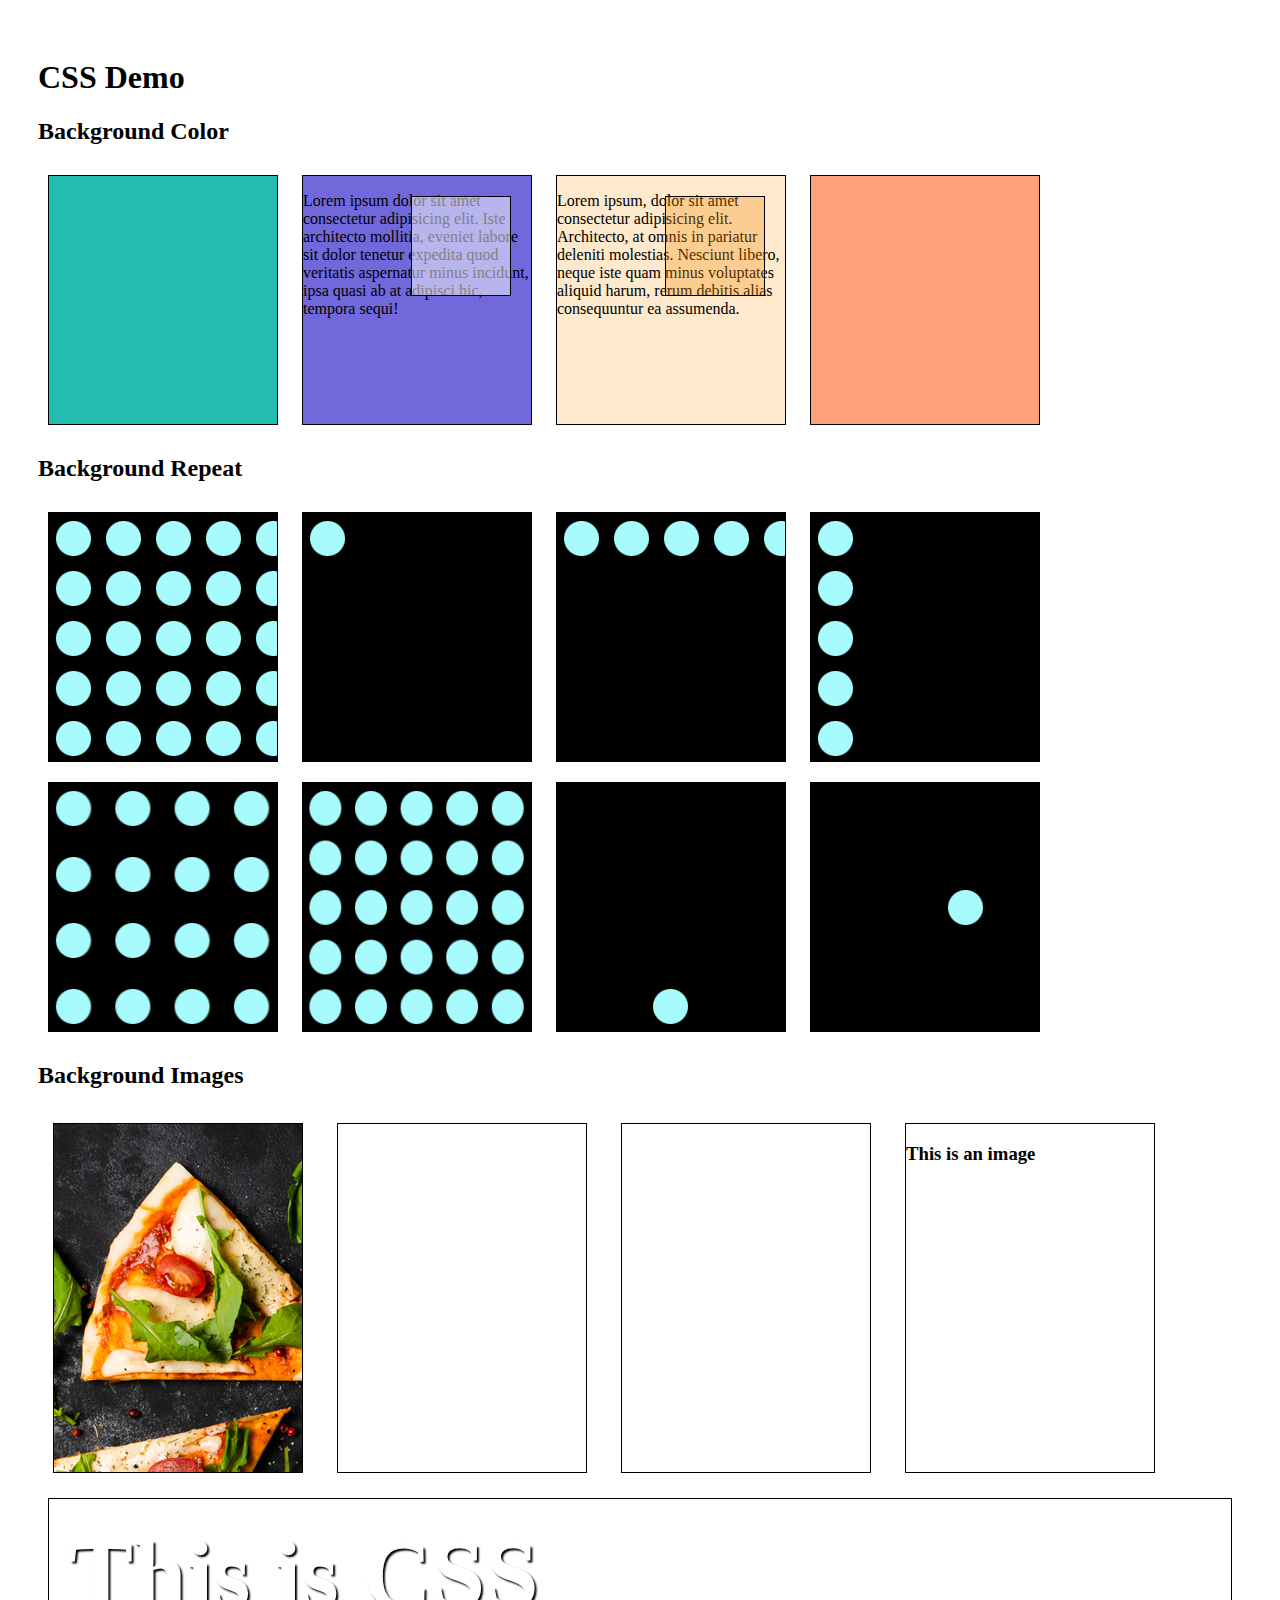
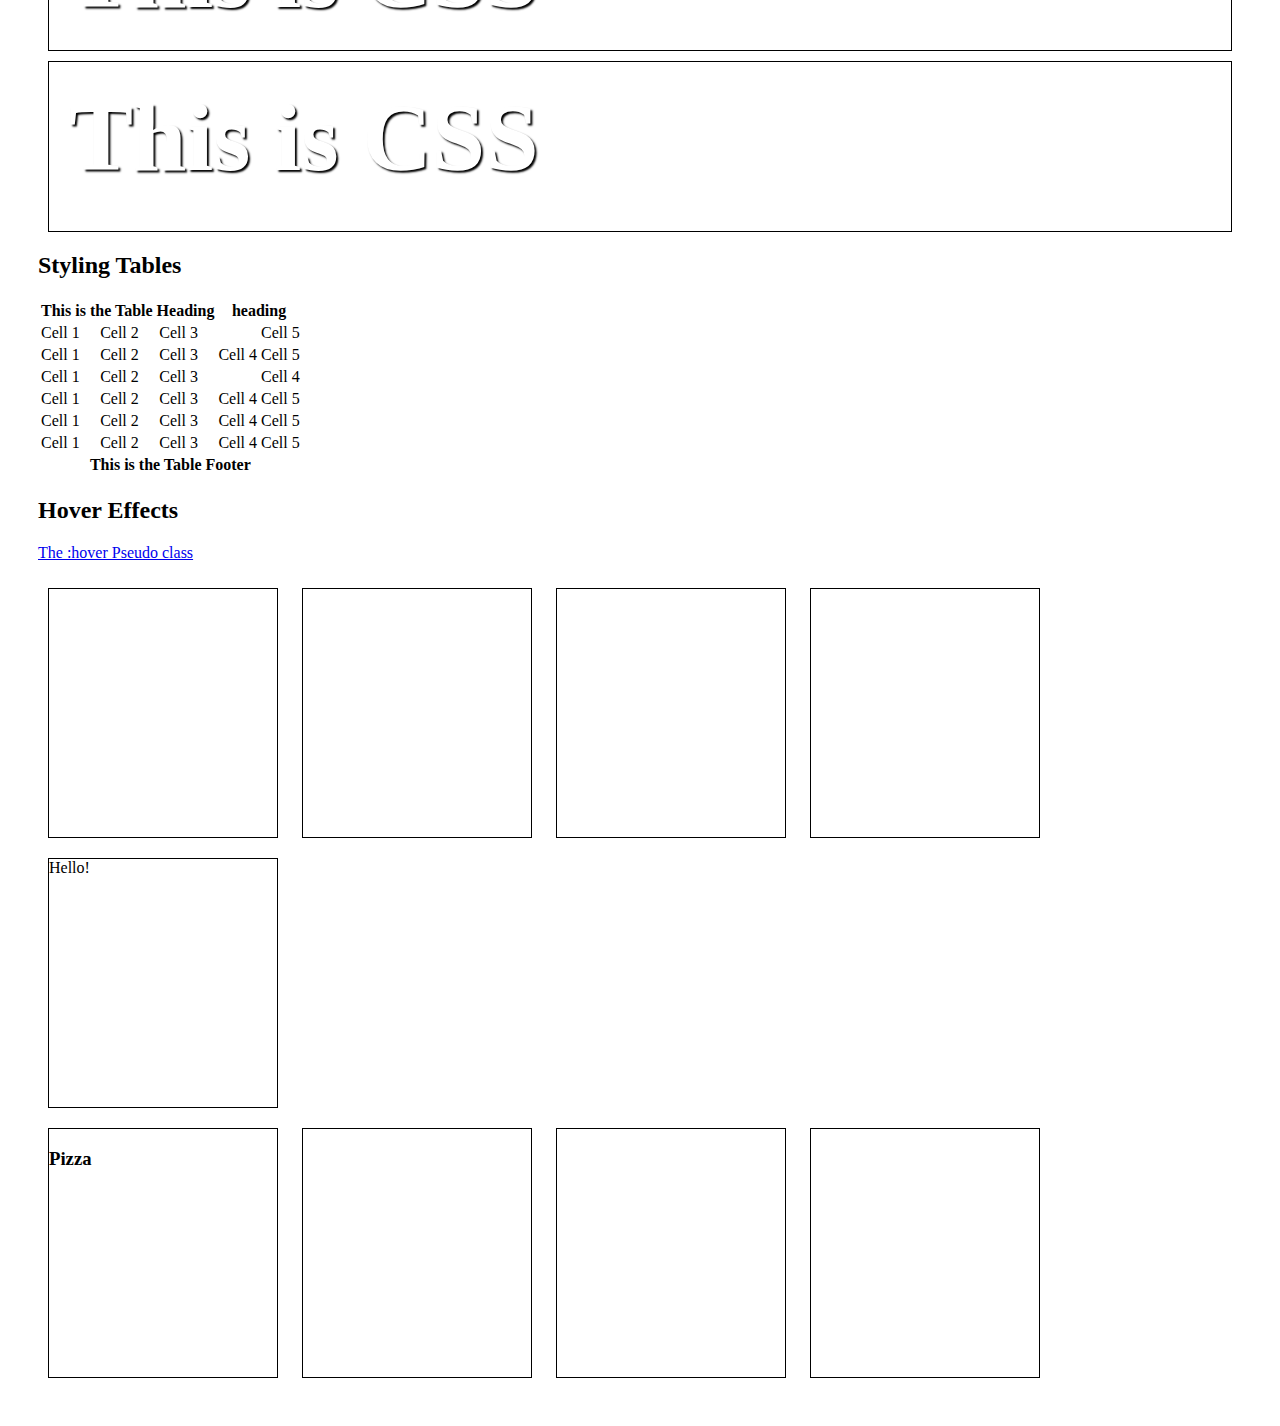
==== css-demo.html @ b42d4096 "add files" ====
<!DOCTYPE html>
<html lang="en">
<head>
    <meta charset="UTF-8">
    <meta name="viewport" content="width=device-width, initial-scale=1.0">
    <title>css-demo</title>
    <link rel="preconnect" href="https://fonts.googleapis.com">
<link rel="preconnect" href="https://fonts.gstatic.com" crossorigin>
<link href="https://fonts.googleapis.com/css2?family=Merriweather+Sans:ital,wght@0,300..800;1,300..800&family=Roboto+Serif:ital,opsz,wght@0,8..144,100..900;1,8..144,100..900&display=swap" rel="stylesheet">
    <!-- Link to CSS Here  -->
     <link rel="stylesheet" href="css/css-demo.css">
</head>
<body>
    <h1>CSS Demo</h1>
    <!-- Background Images  -->
    <section>
        <h2>Background Color</h2>
    <div class="box hex"></div>
    <div class="box rgb">
        <p>Lorem ipsum dolor sit amet consectetur adipisicing elit. Iste architecto mollitia, eveniet labore sit dolor tenetur expedita quod veritatis aspernatur minus incidunt, ipsa quasi ab at adipisci hic, tempora sequi!</p>
        <div class="box-sm rgba"></div>
    </div>
    <div class="box hsl">
        <p>Lorem ipsum, dolor sit amet consectetur adipisicing elit. Architecto, at omnis in pariatur deleniti molestias. Nesciunt libero, neque iste quam minus voluptates aliquid harum, rerum debitis alias consequuntur ea assumenda.</p>
        <div class="box-sm hsla"></div>
    </div>
    <div class="box named"></div>
    </section>
   <!-- Background Repeats -->
    <section>
        <h2>Background Repeat</h2>
        <div class="box dot"></div>
        <div class="box dot no-repeat"></div>
        <div class="box dot repeat-x"></div>
        <div class="box dot repeat-y"></div>
        <div class="box dot repeat-space"></div>
        <div class="box dot repeat-round"></div>
        <div class="box dot no-repeat pos-bottom-center"></div>
        <div class="box dot no-repeat pos-custom"></div>
    </section>
    <!-- Background Images  -->
     <section>
        <h2>Background Images</h2>
    <div class="box-lg bg-img"></div>
    <div class="box-lg  "></div>
    <div class="box-lg  "></div>
    <div class="box-lg  ">
        <h3>This is an image</h3>
    </div>
    <div class="box-full ">
        <h2>This is CSS</h2>
    </div>
    <div class="box-full img-full">
        <h2>This is CSS</h2>
        <img src="" alt="">
    </div>
     </section>
    <!-- Tables -->
    <section class="tables">
        <h2>Styling Tables</h2>
        <table class="tableDemo">
            <thead>
              <tr>
                <th colspan="3">This is the Table Heading</th>
                <th colspan="2">heading</th>
              </tr>
            </thead>
            <tbody>
              <tr>
                <td>Cell 1</td>
                <td>Cell 2</td>
                <td>Cell 3</td>
                <!--         <td>Cell 3</td> -->
                <td class="vText" rowspan="3">Cell 4</td>
                <td>Cell 5</td>
              </tr>
              <tr>
                <td>Cell 1</td>
                <td>Cell 2</td>
                <td>Cell 3</td>
                <!--                 <td>Cell 4</td> -->
                <td>Cell 5</td>
              </tr>
              <tr>
                <td>Cell 1</td>
                <td>Cell 2</td>
                <td>Cell 3</td>
                <td>Cell 4</td>
                <!--         <td>Cell 5</td> -->
              </tr>
              <tr>
                <td>Cell 1</td>
                <td>Cell 2</td>
                <td>Cell 3</td>
                <td>Cell 4</td>
                <td>Cell 5</td>
              </tr>
              <tr>
                <td>Cell 1</td>
                <td>Cell 2</td>
                <td>Cell 3</td>
                <td>Cell 4</td>
                <td>Cell 5</td>
              </tr>
              <tr>
                <td>Cell 1</td>
                <td>Cell 2</td>
                <td>Cell 3</td>
                <td>Cell 4</td>
                <td>Cell 5</td>
              </tr>
            </tbody>
            <tfoot>
              <tr>
                <th colspan="5">This is the Table Footer</th>
              </tr>
            </tfoot>
          </table>
    </section>
    <!-- Hover Effects -->
     <section>
        <h2>Hover Effects</h2>
        <p><a href="https://developer.mozilla.org/en-US/docs/Web/CSS/:hover">The :hover Pseudo class</a></p>
        <div class="box "></div>
        <div class="box "></div>
        <div class="box "></div>
        <div class="box "></div>
        <div class="box ">Hello!</div> 
     </section>
     <section>
        <div class="box "><h3>Pizza</h3></div>
        <div class="box "></div>
        <div class="box "></div>
        <div class="box ">
            <img src="" alt="">
        </div>
     </section>
</body>
</html>
---- css/css-demo.css ----
*{
    box-sizing: border-box;
}
/* General Settings */
body{
    padding:30px;
}
.box{
    width:230px;
    height:250px;
    margin:10px;
    border:solid 1px #000;
    display: inline-block;
    vertical-align: top;
    position: relative;
}
.box-sm{
    width:100px;
    height:100px;
    border:solid 1px #000;
    position: absolute;
    top:20px;
    right:20px;
}
.box-lg{
    width:250px;
    height:350px;
    border:solid 1px #000;
    display: inline-block;
    vertical-align: top;
    margin:15px;
}
.box-full{
    border:solid 1px #000;
    margin:10px;
    padding: 20px;
}
.box-full h2{
    color:#FFFFFF;
    font-size:6rem;
    font-weight:800;
    margin:0;
    text-shadow: #000 2px 2px 2px;
}
/* Background Colors */
.hex{
    background-color: #24bdb1;
}
.rgb{
    background-color: rgb(112, 104, 219 );
}
.rgba{
    background-color: rgba(255,255,255,.5);
}
.hsl{
    background-color: hsl(34, 95%, 90%);
}
.hsla{
    background-color: hsla(34, 95%, 50%, .3);
}
.named{
    background-color: lightsalmon;
}
/* Background Images */
.dot{
    background-color: #000000;
    background-image: url(../images/dot.png);
}
.no-repeat{
    background-repeat: no-repeat;
}
.repeat-x{
    background-repeat: repeat-x;
}
.repeat-y{
    background-repeat: repeat-y;
}
.repeat-space{
    background-repeat: space;
}
.repeat-round{
    background-repeat: round;
}
.pos-bottom-center{
    background-position: bottom center ;
}
.pos-custom{
    background-position: 130px center;
}
.bg-img{
    background-image: url(../images/pizza.png);
}
/* Tables  */

/* Hover  */

/* Adjacent sibling combinator. (+)
It combines two sequences of simple selectors having the same parent 
and the second one must come IMMEDIATELY after the first. */
.hoverHide:hover + .hidden{
    
}
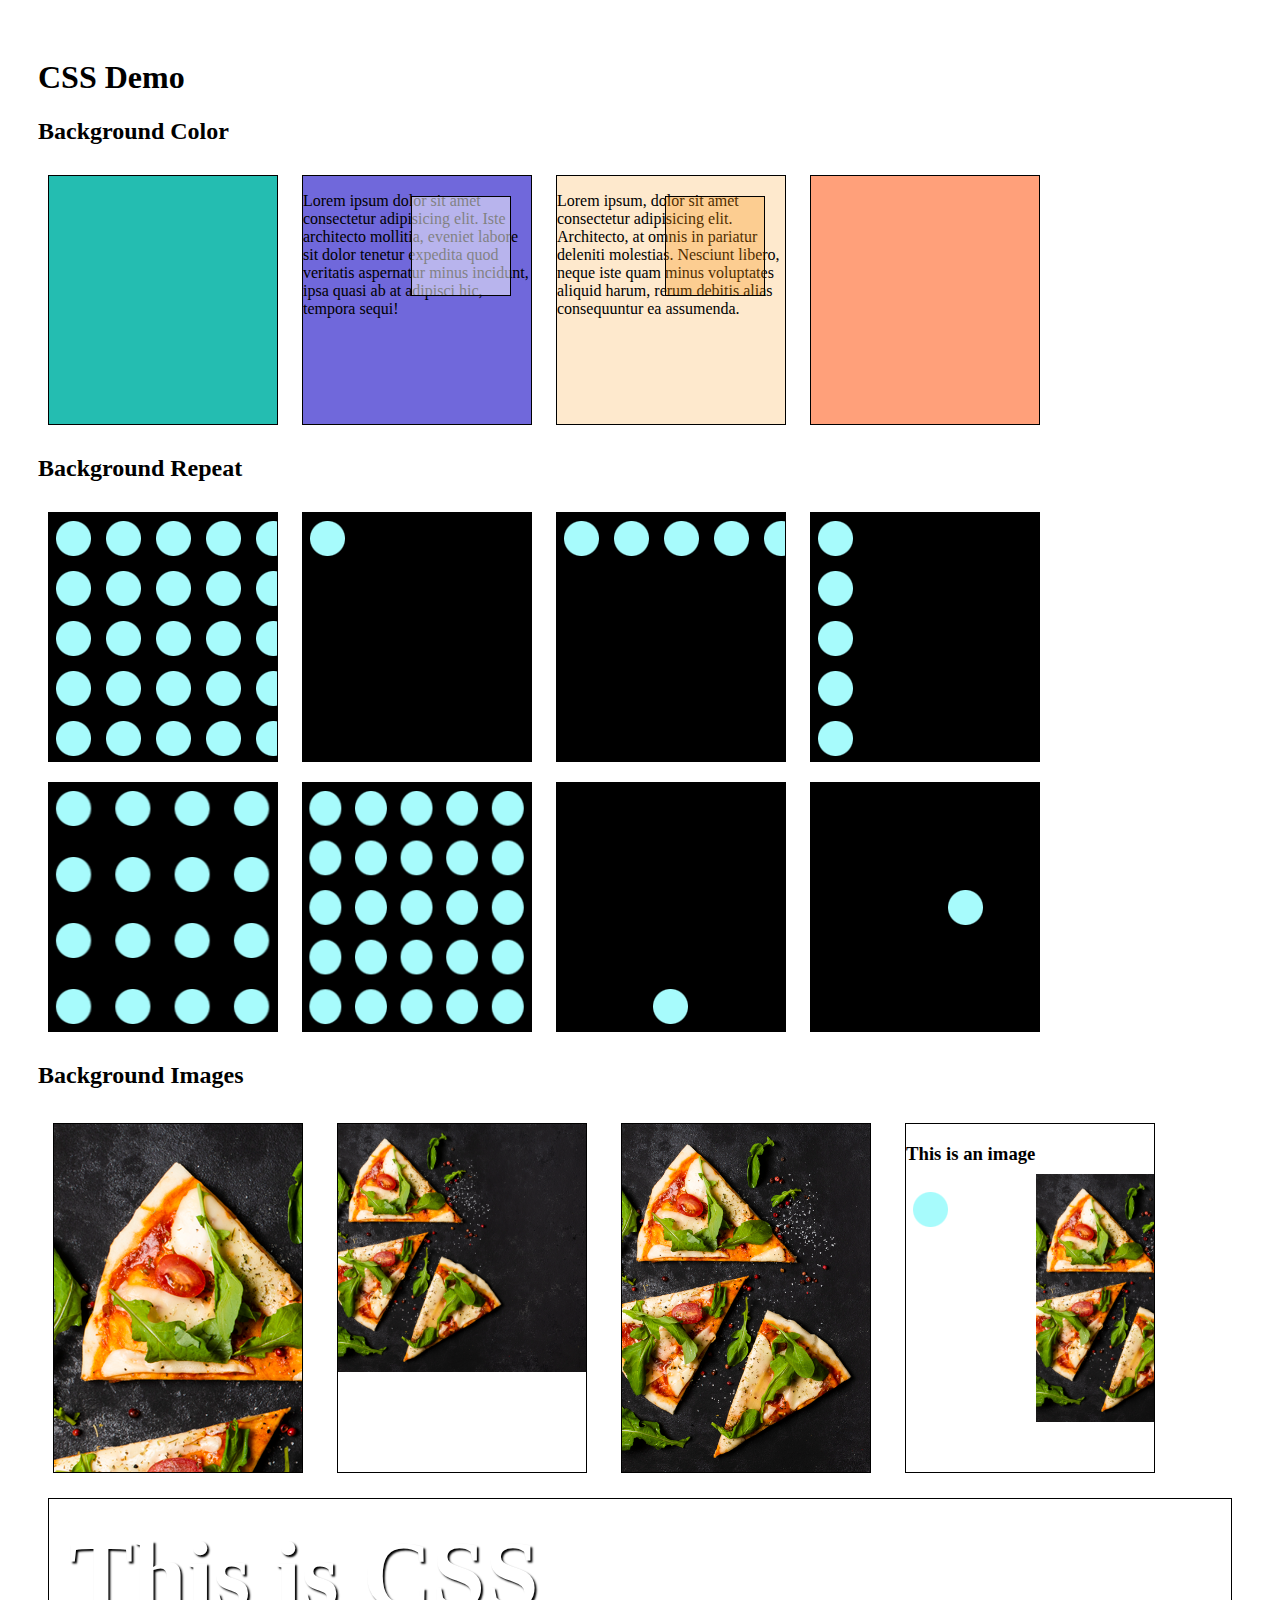
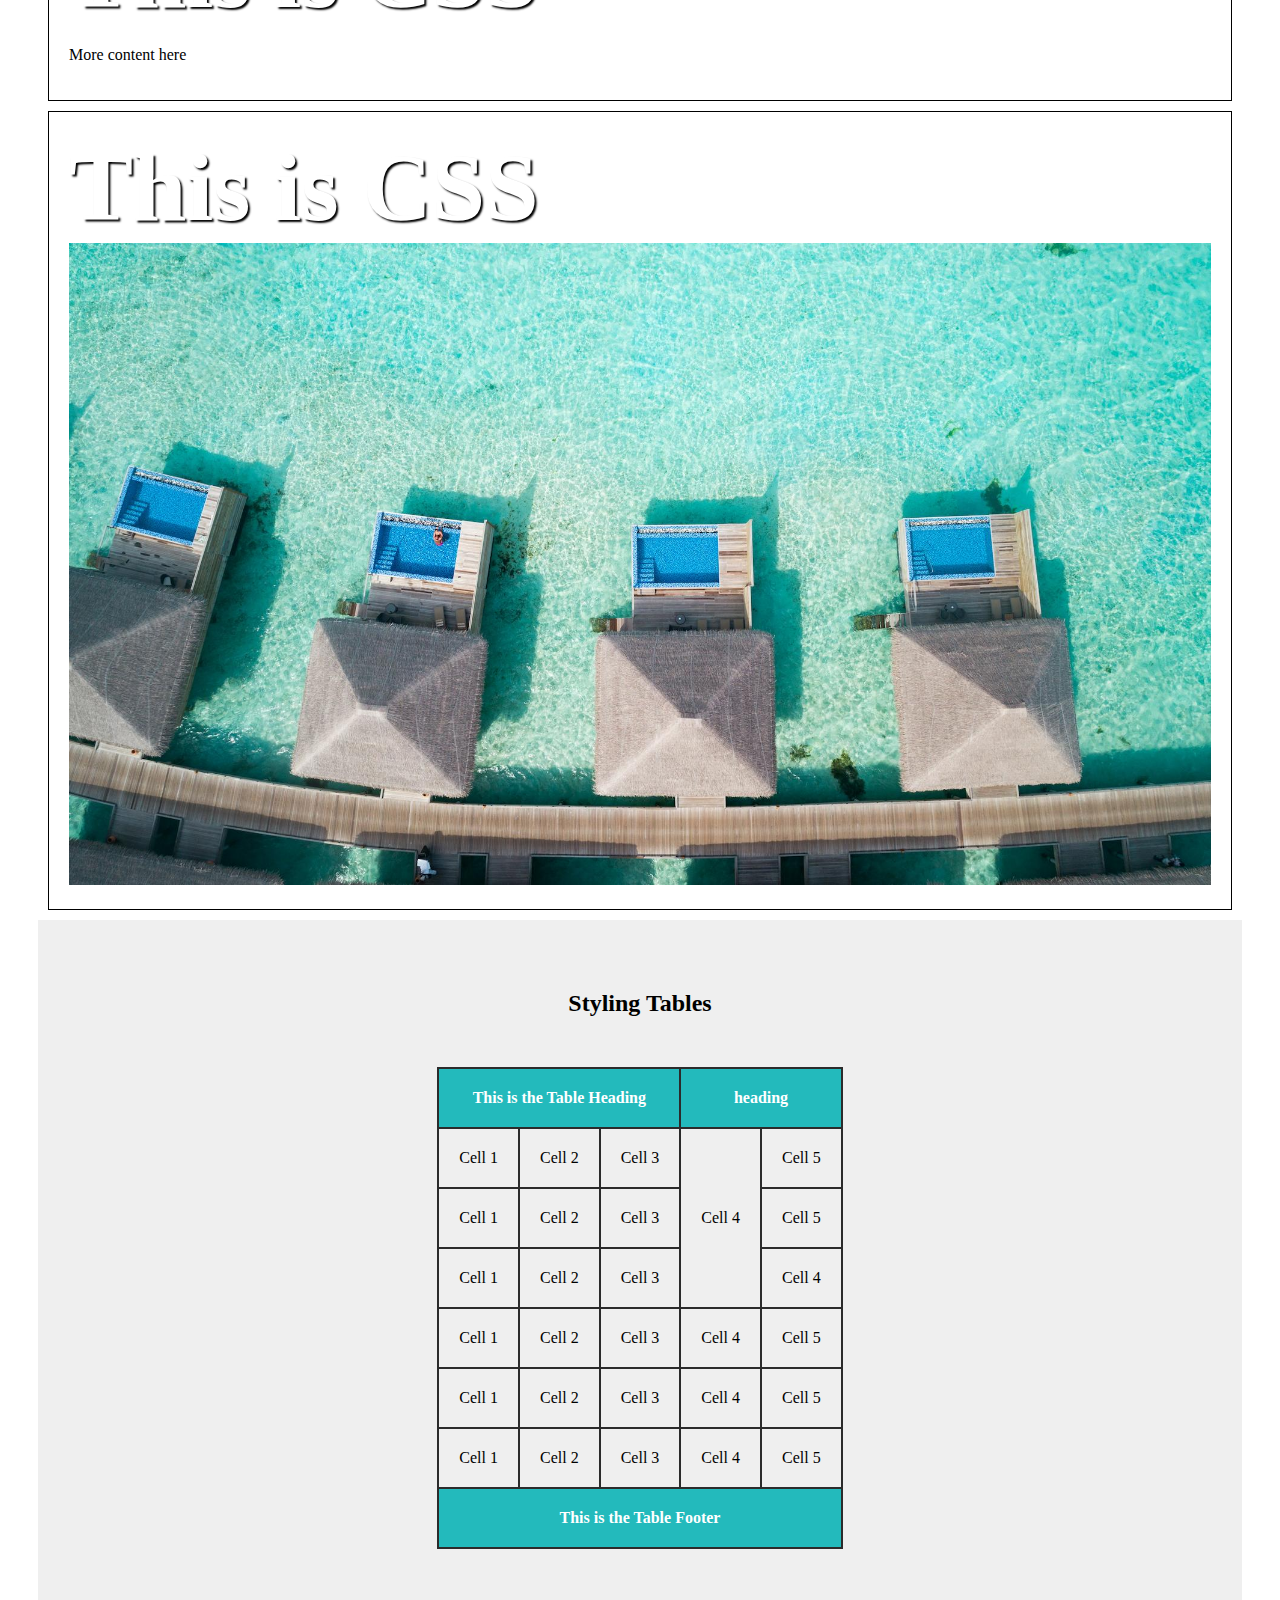
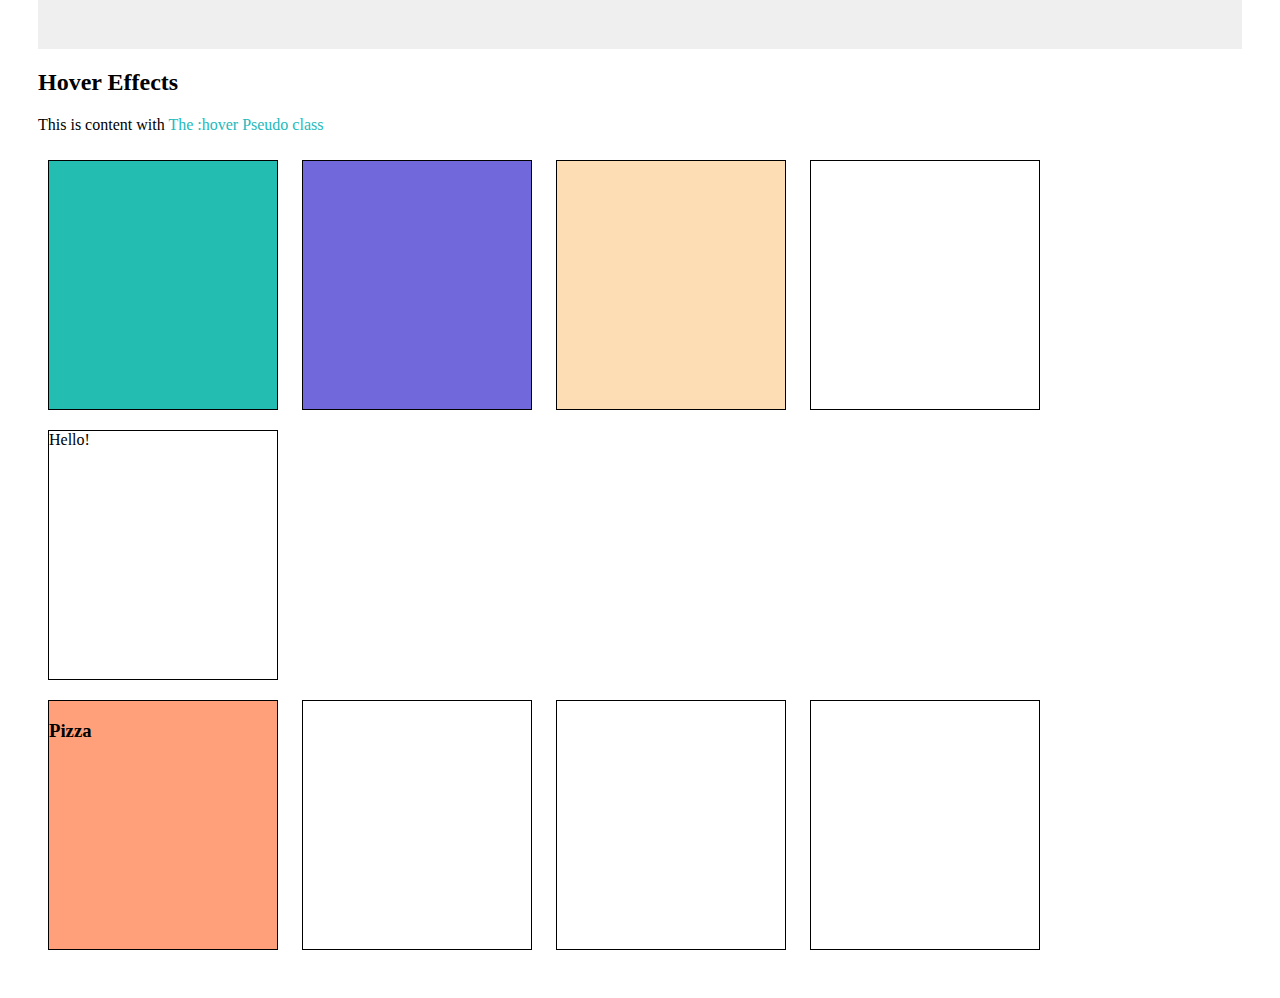
==== commit 4fe7e0a0: "updates" ====
--- a/css-demo.html
+++ b/css-demo.html
@@ -42,17 +42,19 @@
      <section>
         <h2>Background Images</h2>
     <div class="box-lg bg-img"></div>
-    <div class="box-lg  "></div>
-    <div class="box-lg  "></div>
-    <div class="box-lg  ">
+    <div class="box-lg bg-img contain no-repeat"></div>
+    <div class="box-lg bg-img cover"></div>
+    <div class="box-lg bg-img contain no-repeat pos-custom">
         <h3>This is an image</h3>
+        <img src="images/dot.png" alt="">
     </div>
-    <div class="box-full ">
+    <div class="box-full bg-img1 fixed">
         <h2>This is CSS</h2>
+        <p>More content here</p>
     </div>
     <div class="box-full img-full">
         <h2>This is CSS</h2>
-        <img src="" alt="">
+        <img src="images/1shazmyn-ali-sm.jpg" alt="">
     </div>
      </section>
     <!-- Tables -->
@@ -120,15 +122,15 @@
     <!-- Hover Effects -->
      <section>
         <h2>Hover Effects</h2>
-        <p><a href="https://developer.mozilla.org/en-US/docs/Web/CSS/:hover">The :hover Pseudo class</a></p>
-        <div class="box "></div>
-        <div class="box "></div>
-        <div class="box "></div>
+        <p>This is content with <a href="https://developer.mozilla.org/en-US/docs/Web/CSS/:hover">The :hover Pseudo class</a></p>
+        <div class="box hex hoverColor"></div>
+        <div class="box rgb hoverRotate"></div>
+        <div class="box hsla hoverScale"></div>
         <div class="box "></div>
         <div class="box ">Hello!</div> 
      </section>
      <section>
-        <div class="box "><h3>Pizza</h3></div>
+        <div class="box named imageHover"><h3>Pizza</h3></div>
         <div class="box "></div>
         <div class="box "></div>
         <div class="box ">
--- a/css/css-demo.css
+++ b/css/css-demo.css
@@ -13,6 +13,7 @@
     display: inline-block;
     vertical-align: top;
     position: relative;
+    transition:all ease-in-out .5s;
 }
 .box-sm{
     width:100px;
@@ -90,10 +91,71 @@
 .bg-img{
     background-image: url(../images/pizza.png);
 }
+.bg-img1{
+    background-image: url(../images/1shazmyn-ali-sm.jpg);
+}
+.contain{
+    background-size: contain;
+}
+.cover{
+    background-size: cover;
+}
+.fixed{
+    background-attachment: fixed;
+    background-repeat: no-repeat;
+    background-size: cover;
+    background-position: bottom;
+}
+.img-full img{
+     width:100%;
+     height:100%;
+     object-fit: cover;
+}
 /* Tables  */
+.tables{
+    background-color: #efefef;
+    padding:50px;
+}
+.tables h2{
+    text-align: center;
+}
+table{
+    margin:50px auto;
+    border-collapse: collapse;
+}
+.tableDemo thead, .tableDemo tfoot{
+    background-color: #23babc;
+    color:#FFFFFF;
+}
+.tableDemo td, .tableDemo th{
+    border: solid 2px #2b2b2b;
+    padding:20px;
+}
 
 /* Hover  */
-
+a{
+    color:#23babc;
+    /* color:black */
+    text-decoration: none;
+}
+a:hover{
+    color:red;
+    text-decoration: underline;
+    /* font-size: 3rem; */
+}
+.hoverColor:hover{
+    background-color: brown;
+}
+.hoverRotate:hover{
+    transform:rotate(30deg);
+}
+.hoverScale:hover{
+    transform: scale(1.5);
+}
+.imageHover:hover{
+    background-image: url(../images/pizza-plate.jpg);
+    background-size: cover;
+}
 /* Adjacent sibling combinator. (+)
 It combines two sequences of simple selectors having the same parent 
 and the second one must come IMMEDIATELY after the first. */
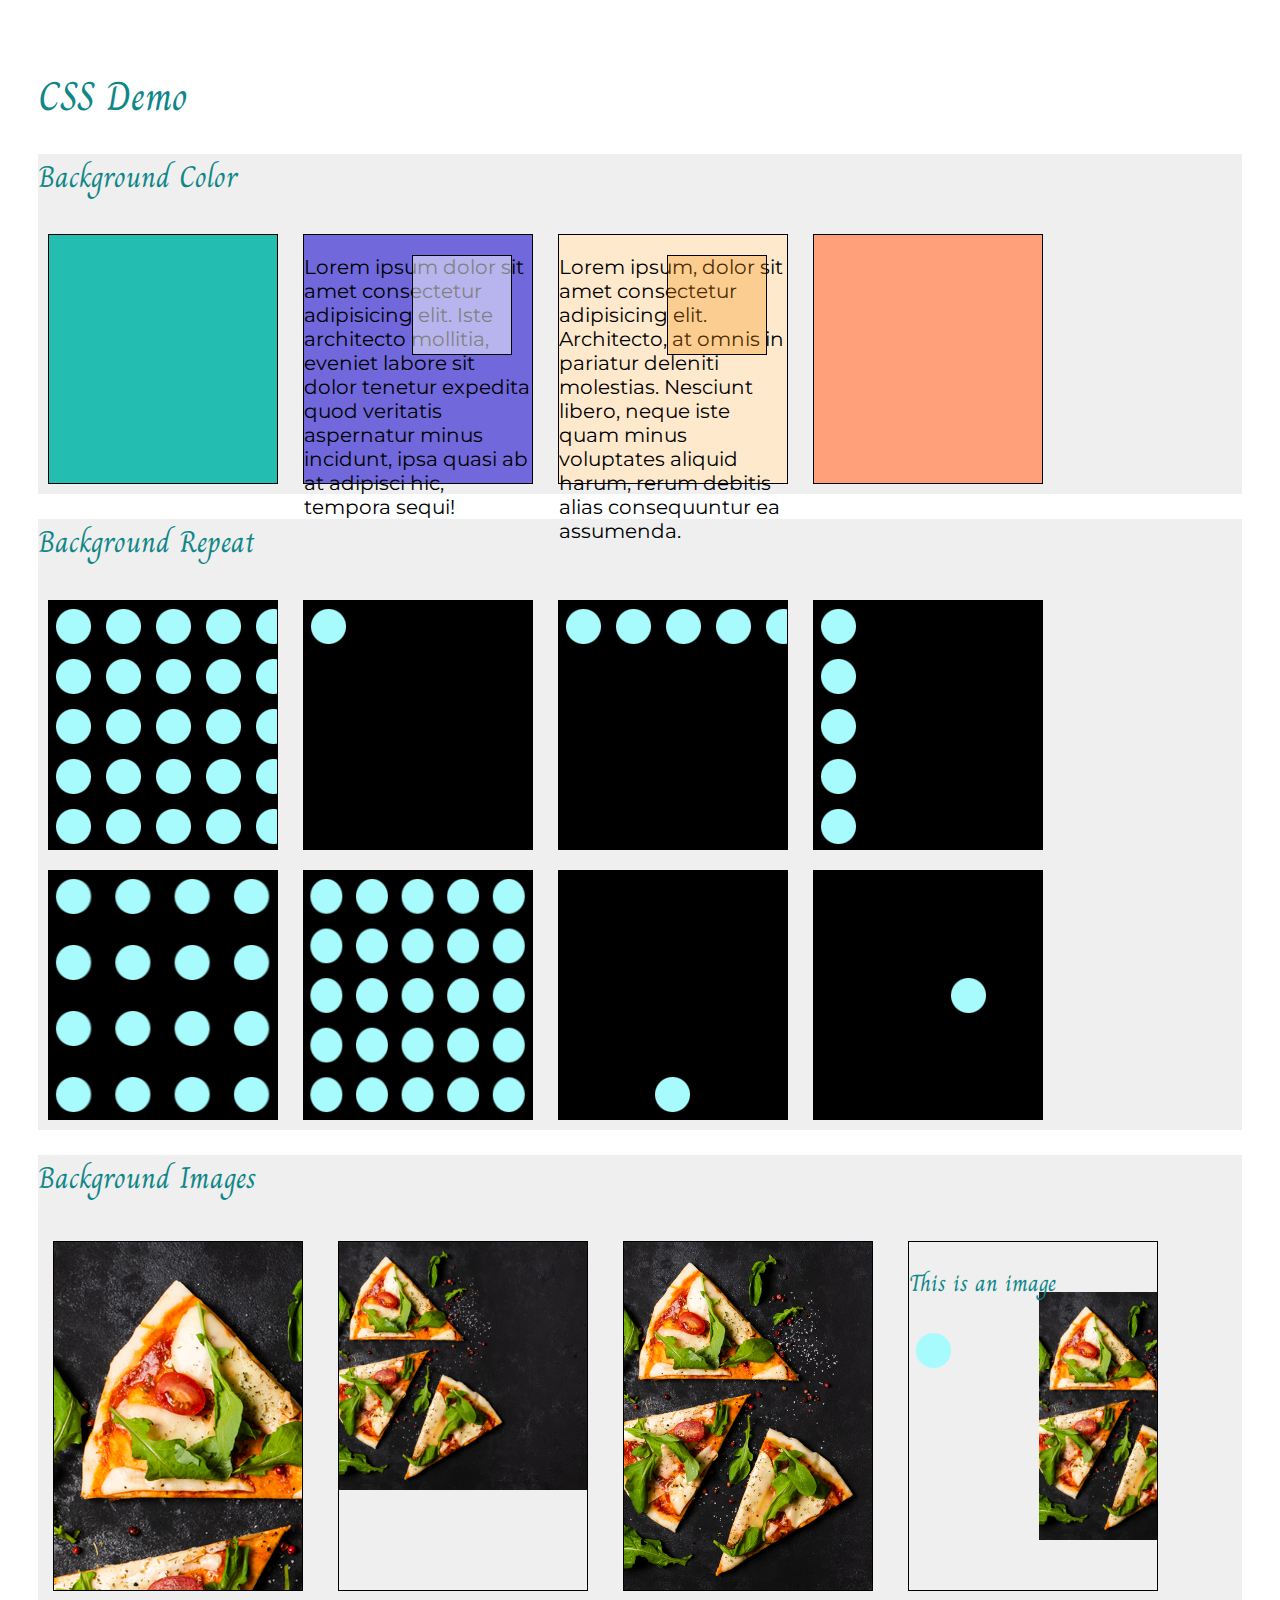
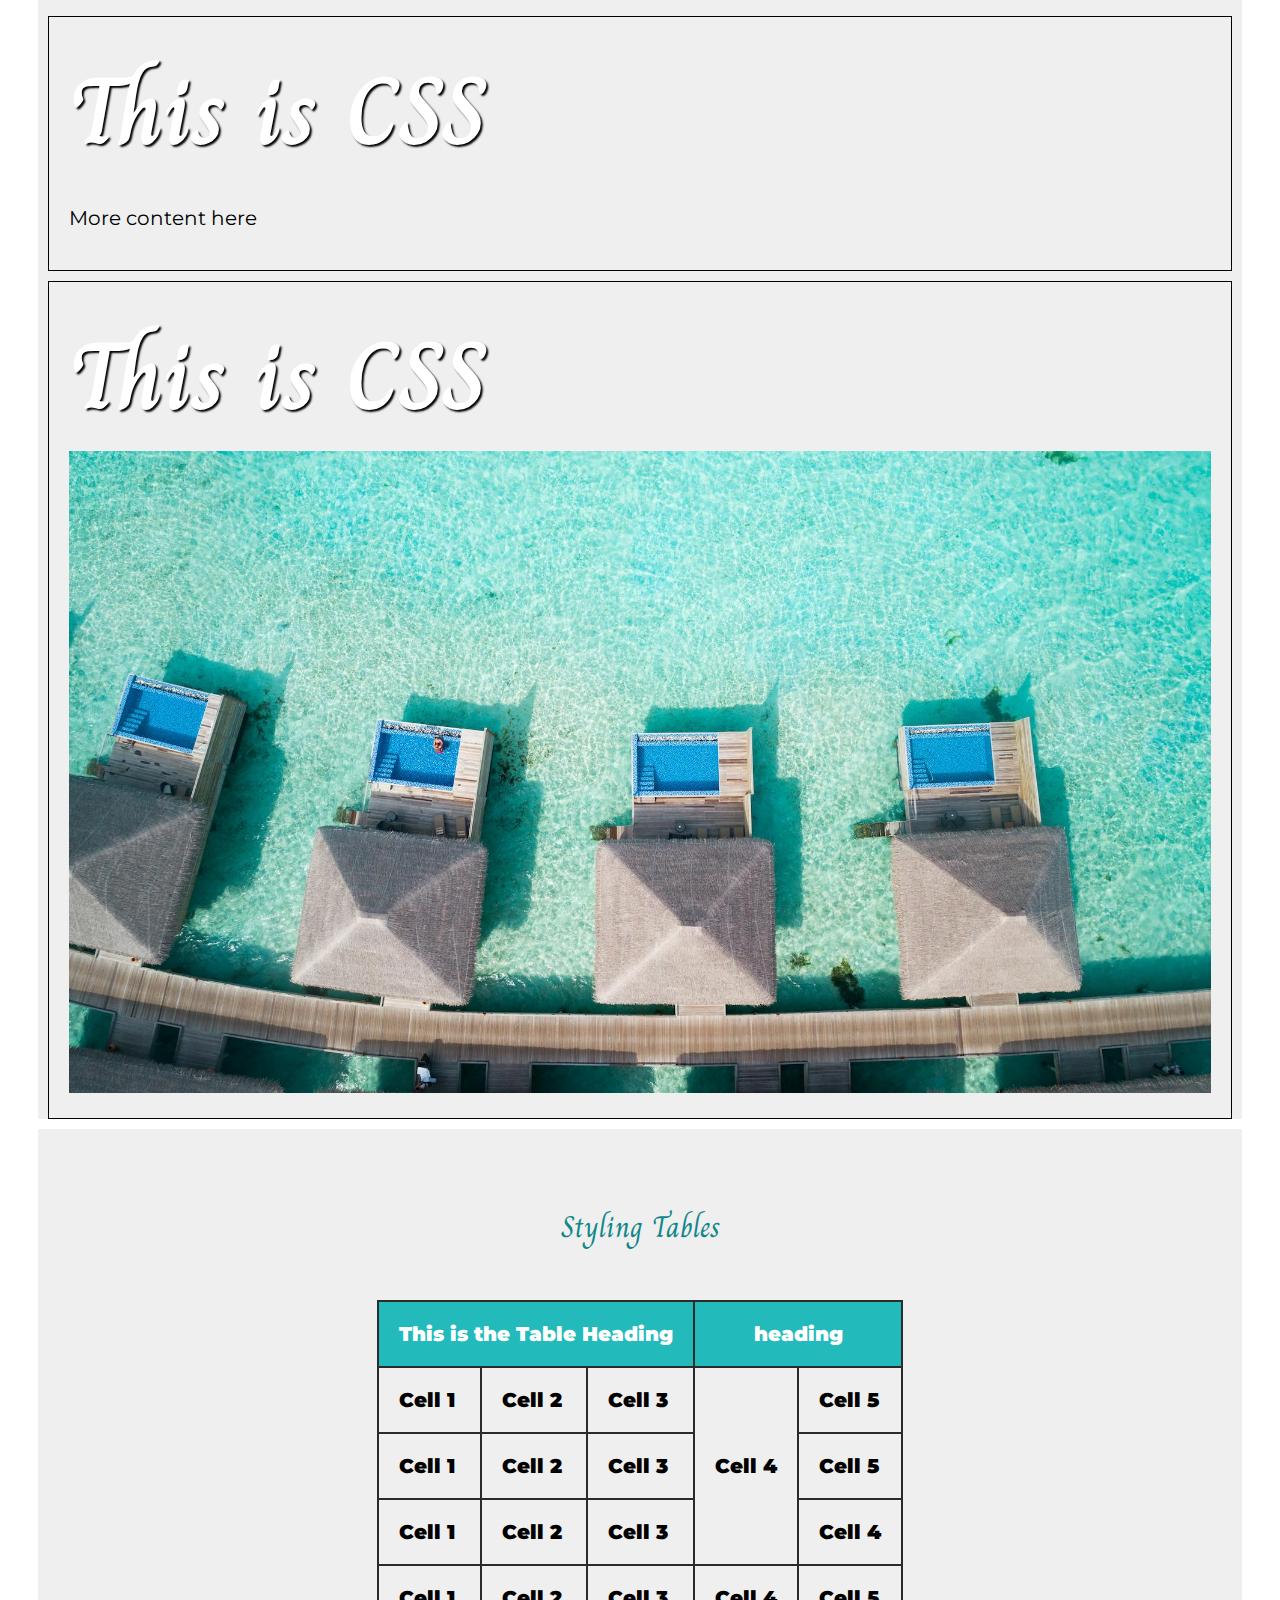
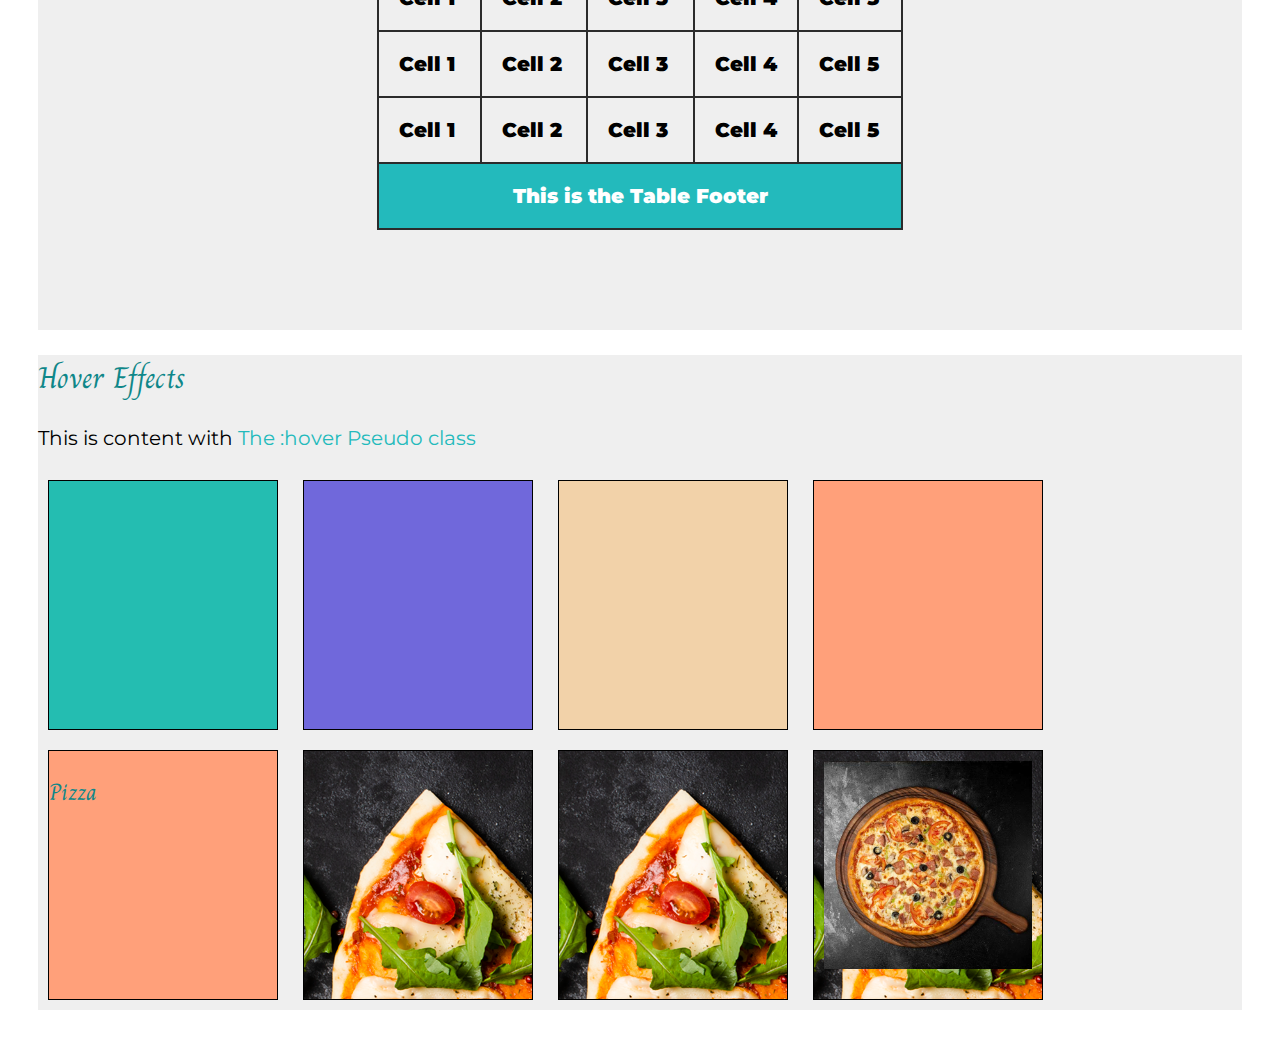
==== commit b7a048e8: "updates" ====
--- a/css-demo.html
+++ b/css-demo.html
@@ -4,10 +4,13 @@
     <meta charset="UTF-8">
     <meta name="viewport" content="width=device-width, initial-scale=1.0">
     <title>css-demo</title>
-    <link rel="preconnect" href="https://fonts.googleapis.com">
+    <!-- <link rel="preconnect" href="https://fonts.googleapis.com">
 <link rel="preconnect" href="https://fonts.gstatic.com" crossorigin>
-<link href="https://fonts.googleapis.com/css2?family=Merriweather+Sans:ital,wght@0,300..800;1,300..800&family=Roboto+Serif:ital,opsz,wght@0,8..144,100..900;1,8..144,100..900&display=swap" rel="stylesheet">
-    <!-- Link to CSS Here  -->
+<link href="https://fonts.googleapis.com/css2?family=Merriweather+Sans:ital,wght@0,300..800;1,300..800&family=Roboto+Serif:ital,opsz,wght@0,8..144,100..900;1,8..144,100..900&display=swap" rel="stylesheet"> -->
+<link rel="preconnect" href="https://fonts.googleapis.com">
+<link rel="preconnect" href="https://fonts.gstatic.com" crossorigin>
+<link href="https://fonts.googleapis.com/css2?family=Charm:wght@400;700&family=Montserrat:ital,wght@0,100..900;1,100..900&display=swap" rel="stylesheet">
+<!-- Link to CSS Here  -->
      <link rel="stylesheet" href="css/css-demo.css">
 </head>
 <body>
@@ -126,15 +129,15 @@
         <div class="box hex hoverColor"></div>
         <div class="box rgb hoverRotate"></div>
         <div class="box hsla hoverScale"></div>
-        <div class="box "></div>
-        <div class="box ">Hello!</div> 
+        <div class="box named hoverShow"></div>
+        <div class="box rgb hidden">Hello!</div> 
      </section>
      <section>
         <div class="box named imageHover"><h3>Pizza</h3></div>
-        <div class="box "></div>
-        <div class="box "></div>
-        <div class="box ">
-            <img src="" alt="">
+        <div class="box bg-img bg-hover"></div>
+        <div class="box bg-img bg-opacity"></div>
+        <div class="box bg-img img-double">
+            <img src="images/pizza-plate.jpg" alt="pizza plate">
         </div>
      </section>
 </body>
--- a/css/css-demo.css
+++ b/css/css-demo.css
@@ -4,6 +4,17 @@
 /* General Settings */
 body{
     padding:30px;
+    font-size:20px;
+    font-family: "Montserrat", serif;
+  font-optical-sizing: auto;
+  font-weight: 400;
+  font-style: normal;
+}
+h1, h2, h3, h4, h5, h6{
+    font-family: "Charm", serif;
+    font-weight: 400;
+    font-style: normal;
+    color:#0f8789
 }
 .box{
     width:230px;
@@ -130,6 +141,7 @@
 .tableDemo td, .tableDemo th{
     border: solid 2px #2b2b2b;
     padding:20px;
+    font-weight: 900;
 }
 
 /* Hover  */
@@ -156,9 +168,31 @@
     background-image: url(../images/pizza-plate.jpg);
     background-size: cover;
 }
+.hidden{
+    display: none;
+}
 /* Adjacent sibling combinator. (+)
 It combines two sequences of simple selectors having the same parent 
 and the second one must come IMMEDIATELY after the first. */
-.hoverHide:hover + .hidden{
-    
+.hoverShow:hover + .hidden{
+    display: inline-block;
 }
+.bg-hover:hover{
+    background-image: url(../images/pizza-plate.jpg);
+    background-size: cover;
+}
+.bg-opacity:hover{
+    opacity:.5;
+}
+.img-double{
+    padding:10px;
+}
+.img-double img{
+    width:100%;
+}
+.img-double img:hover{
+    opacity:0;
+}
+section{
+    background: #efefef;
+}